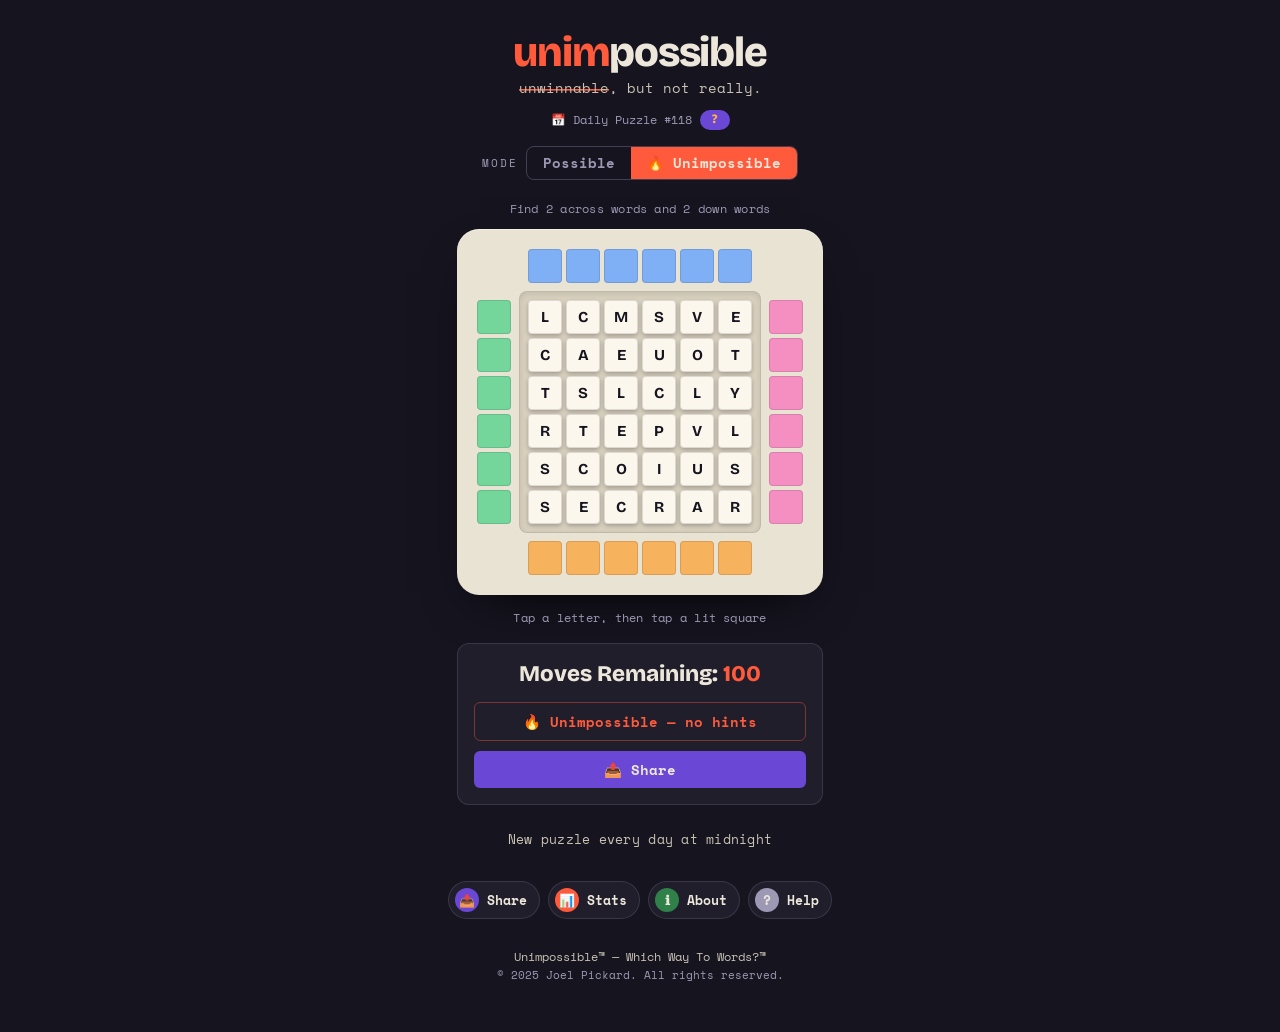
==== index.html @ 0f737c46 "Add files via upload" ====
<!DOCTYPE html>
<html lang="en">
<head>
<meta charset="UTF-8">
<meta name="viewport" content="width=device-width, initial-scale=1.0">
<title>Unimpossible — Daily Word Puzzle</title>
<meta name="description" content="Probably the hardest word puzzle in the whole wide world. A daily word puzzle by JTPgaming.">

<!-- PWA / installable web app -->
<link rel="manifest" href="manifest.json">
<meta name="theme-color" content="#16141F">
<link rel="icon" type="image/png" sizes="32x32" href="images/favicon-32.png">

<!-- iOS ignores the manifest for home-screen behaviour and needs its own tags -->
<link rel="apple-touch-icon" href="images/icon-180.png">
<meta name="apple-mobile-web-app-capable" content="yes">
<meta name="mobile-web-app-capable" content="yes">
<meta name="apple-mobile-web-app-status-bar-style" content="black-translucent">
<meta name="apple-mobile-web-app-title" content="Unimpossible">
<link rel="preconnect" href="https://fonts.googleapis.com">
<link rel="preconnect" href="https://fonts.gstatic.com" crossorigin>
<link href="https://fonts.googleapis.com/css2?family=Bricolage+Grotesque:opsz,wght@12..96,700;12..96,800&family=Space+Mono:wght@400;700&display=swap" rel="stylesheet">
<link rel="stylesheet" href="game/styles.css">
</head>
<body>

  <!-- header -->
  <h1 class="wordmark"><span class="c">unim</span><span class="bone">possible</span></h1>
  <div class="tagline"><span class="strike">unwinnable</span>, but not really.</div>
  <div class="puzzle-line">
    <span>&#128197;</span>
    <span id="dev-unlock">Daily Puzzle #<span id="puzzle-number">0</span></span>
    <button class="help-pill" id="help-pill" aria-label="How to play">?</button>
  </div>

  <!-- mode toggle -->
  <div class="mode-row">
    <span class="mode-label">Mode <span id="mode-lock">&#128274; locked</span></span>
    <div class="toggle" id="toggle-wrap">
      <button id="mode-possible">Possible</button>
      <button id="mode-unimpossible">&#128293; Unimpossible</button>
    </div>
  </div>

  <!-- what you're trying to do — sits above the board -->
  <div class="goal-line">Find 2 across words and 2 down words</div>

  <!-- board + panel share a column so the panel matches the board's width -->
  <div class="stack">

    <!-- board: top lane / [left | grid | right] / bottom lane -->
    <div class="board">
      <div class="lane-h" id="lane-top"></div>
      <div class="mid-row">
        <div class="lane-v" id="lane-left"></div>
        <div class="grid" id="grid"></div>
        <div class="lane-v" id="lane-right"></div>
      </div>
      <div class="lane-h" id="lane-bottom"></div>
    </div>

    <!-- inline instruction: teaches the tap mechanic in place -->
    <div class="how-line">Tap a letter, then tap a lit square</div>

    <!-- score panel -->
    <div class="panel">
      <div class="moves-line">Moves Remaining: <span class="c" id="score-value">100</span></div>
      <div id="middle-slot"></div>
      <button class="btn-panel-share rise" id="panel-share">&#128228; Share</button>
    </div>

  </div>

  <!-- daily note — sits above the pills so it reads as information, not boilerplate -->
  <div class="daily-note">New puzzle every day at midnight</div>

  <!-- footer -->
  <div class="footer">
    <button class="pill share rise" id="foot-share"><span class="badge">&#128228;</span>Share</button>
    <button class="pill stats rise" id="foot-stats"><span class="badge">&#128202;</span>Stats</button>
    <button class="pill about rise" id="foot-about"><span class="badge">&#8505;</span>About</button>
    <button class="pill help rise" id="foot-help"><span class="badge">?</span>Help</button>
  </div>

  <!-- page footer / copyright -->
  <footer class="page-footer">
    <div class="footer-mark">Unimpossible&trade; &mdash; Which Way To Words?&trade;</div>
    <div class="footer-copy">&copy; 2025 Joel Pickard. All rights reserved.</div>
  </footer>

  <!-- dev panel — hidden until unlocked by 3 quick taps on "Daily Puzzle" -->
  <button class="dev-toggle" id="dev-toggle" hidden>&#128295; Dev Panel</button>
  <div class="dev-panel" id="dev-panel">
    <button id="dev-new">New Test Puzzle</button>
    <button id="dev-answers">Show Answers</button>
    <button id="dev-test">Test 20 (win + trap-free)</button>
    <div id="dev-answers-out"></div>
    <div id="dev-result"></div>
  </div>

  <!-- modal containers -->
  <div class="overlay" id="modal-overlay"></div>
  <div class="endgame" id="endgame"></div>

  <script src="game/game.js"></script>
  <script src="game/dev.js"></script>

  <!-- register the service worker (enables offline play + installability) -->
  <script>
    if ('serviceWorker' in navigator) {
      window.addEventListener('load', function () {
        navigator.serviceWorker.register('sw.js').catch(function () { /* non-fatal */ });
      });
    }
  </script>

  <!-- Cloudflare Web Analytics (privacy-friendly, no cookies, no consent banner).
       REPLACE the token below with your real one from the Cloudflare dashboard:
       Analytics & Logs > Web Analytics > Add a site > copy the "token" value.
       Until the real token is in, this line does nothing (safe to deploy). -->
  <script defer src="https://static.cloudflareinsights.com/beacon.min.js"
          data-cf-beacon='{"token": "REPLACE_WITH_YOUR_CLOUDFLARE_TOKEN"}'></script>
</body>
</html>
---- game/styles.css ----
/* ============================================================================
   UNIMPOSSIBLE — styles
   Brand: dark aubergine chrome, light bone play surface, ivory tiles.
   Fonts: Bricolage Grotesque (wordmark + letter tiles), Space Mono (UI text).
   ============================================================================ */

:root {
  --ink: #16141F;
  --ink-soft: #211E2C;
  --bone: #ECE7DA;
  --bone-dim: #C9C3B4;
  --coral: #FF5A3C;
  --lav: #9D99B5;
  --board: #E9E3D4;
  --well: #DAD2BF;
  --ivory: #FBF7EC;
  --green: #2F8049;
  --green-text: #7FD79A;
  --green-dim: #256B3B;
  --purple: #6A47D4;
  --crt-green: #1A5C42;
  --crt-amber: #FFC44D;
  --font-mark: 'Bricolage Grotesque', system-ui, sans-serif;
  --font-mono: 'Space Mono', ui-monospace, monospace;
}

* { margin: 0; padding: 0; box-sizing: border-box; }
html { -webkit-font-smoothing: antialiased; text-rendering: optimizeLegibility; }

body {
  background: var(--ink);
  color: var(--bone);
  font-family: var(--font-mono);
  min-height: 100vh;
  display: flex;
  flex-direction: column;
  align-items: center;
  padding: 32px 16px 48px;
}

/* ---- JTPgaming house style: hover rise on every button ------------------- */
.rise { transition: transform 0.15s ease, background 0.15s ease; }
.rise:hover:not(:disabled) { transform: translateY(-2px); }
.rise:active:not(:disabled) { transform: translateY(0); }
button { font-family: var(--font-mono); cursor: pointer; }
button:disabled { cursor: not-allowed; }

/* ---- header ------------------------------------------------------------- */
.wordmark {
  font-family: var(--font-mark);
  font-weight: 800;
  font-size: 2.6rem;
  letter-spacing: -0.03em;
  line-height: 1;
  margin-bottom: 4px;
}
.wordmark .c { color: var(--coral); }
.wordmark .bone { color: var(--bone); }

.tagline {
  font-size: 0.85rem;
  color: var(--bone-dim);
  margin-bottom: 12px;
}
/* The strike is drawn manually (not text-decoration) so its thickness and
   height can be controlled. Thickness is in em so it SCALES with the text —
   a fixed px line becomes overwhelming at small sizes and swallows the word. */
.strike {
  color: var(--bone-dim);
  background-image: linear-gradient(var(--coral), var(--coral));
  background-size: 100% 0.12em;
  background-position: 0 62%;
  background-repeat: no-repeat;
}

.puzzle-line {
  display: flex;
  align-items: center;
  gap: 8px;
  font-size: 0.72rem;
  color: var(--lav);
  margin-bottom: 16px;
}
.help-pill {
  background: var(--purple);
  color: #FFB347;
  border: none;
  border-radius: 999px;
  width: 30px;
  height: 20px;
  font-family: var(--font-mark);
  font-weight: 800;
  font-size: 0.8rem;
  line-height: 1;
  padding: 0;
  display: inline-flex;
  align-items: center;
  justify-content: center;
  transition: transform 0.15s ease;
}
.help-pill:hover { transform: scale(1.12); }
.help-pill:active { transform: scale(1.05); }

/* ---- mode toggle -------------------------------------------------------- */
.mode-row {
  display: flex;
  align-items: center;
  gap: 8px;
  margin-bottom: 20px;
}
.mode-label {
  font-size: 0.68rem;
  letter-spacing: 0.18em;
  text-transform: uppercase;
  color: var(--lav);
}
#mode-lock { text-transform: none; color: var(--bone-dim); }
.toggle {
  display: inline-flex;
  border-radius: 8px;
  overflow: hidden;
  border: 1px solid rgba(157,153,181,0.33);
}
.toggle.locked { opacity: 0.6; }
.toggle button {
  padding: 6px 16px;
  font-size: 0.85rem;
  font-weight: 600;
  background: transparent;
  color: var(--lav);
  border: none;
  white-space: nowrap;
  transition: background 0.15s, color 0.15s;
}
#mode-possible.active { background: var(--green); color: var(--bone); }
#mode-unimpossible.active { background: var(--coral); color: var(--bone); }

/* ---- board -------------------------------------------------------------- */
.board {
  background: var(--board);
  padding: 20px;
  border-radius: 22px;
  box-shadow: 0 20px 50px -24px #000, inset 0 1px 0 rgba(255,255,255,0.4);
  display: flex;
  flex-direction: column;
  align-items: center;
  gap: 8px;
}
.lane-row { display: flex; gap: 4px; }
.mid-row { display: flex; align-items: flex-start; gap: 8px; }

/* lanes */
.lane-h { display: flex; gap: 4px; }
.lane-v { display: flex; flex-direction: column; gap: 4px; padding-top: 9px; }
.slot, .cell, .grid-tile, .lane-letter, .ghost, .cell.empty {
  width: 34px; height: 34px;
  display: flex; align-items: center; justify-content: center;
  font-weight: 700; font-size: 0.95rem;
}
.slot { font-family: var(--font-mark); }
.lane-letter { width: 100%; height: 100%; }

/* grid */
.grid {
  display: grid;
  grid-template-columns: repeat(6, 34px);
  grid-template-rows: repeat(6, 34px);
  gap: 4px;
  padding: 8px;
  background: var(--well);
  border: 1px solid rgba(22,20,31,0.13);
  border-radius: 8px;
  box-shadow: inset 0 2px 6px rgba(22,20,31,0.12);
}
.cell { position: relative; border-radius: 4px; }
.cell.empty { border: 1px solid rgba(22,20,31,0.12); background: rgba(22,20,31,0.04); }
.grid-tile {
  width: 100%; height: 100%;
  border-radius: 4px;
  cursor: grab;
}
.grid-tile:active { cursor: grabbing; }
.ghost {
  width: 100%; height: 100%;
  font-family: var(--font-mark);   /* match the real tiles, not the default font */
  color: rgba(22,20,31,0.28);
  border: 1px solid rgba(22,20,31,0.10);
  border-radius: 4px;
}
/* countdown tiles: old-computer-terminal theme (matches the Directionary
   countdown) — deep green face, amber letters, so the finished board is
   unmistakably a different state from an active game */
.countdown-tile {
  width: 100%;
  height: 100%;
  display: flex;
  align-items: center;
  justify-content: center;
  background: var(--crt-green);
  color: var(--crt-amber);
  font-family: var(--font-mark);
  font-weight: 800;
  border-radius: 4px;
  box-shadow: 0 2px 4px rgba(22,20,31,0.28);
  text-shadow: 0 0 6px rgba(255,176,0,0.45);
}

.grid-pulse { animation: pulse 1s ease-in-out infinite; }
@keyframes pulse { 0%,100% { opacity: 1; } 50% { opacity: 0.6; } }

/* valid tap destinations: gentle breathing so they read as "alive and waiting" */
.target-pulse { animation: target-breathe 1.2s ease-in-out infinite; }
@keyframes target-breathe { 0%,100% { opacity: 1; } 50% { opacity: 0.72; } }
.slot { transition: transform 0.12s ease, background 0.12s ease; }

/* ---- score panel -------------------------------------------------------- */
/* board + panel column: the board sets the width, the panel stretches to match */
.stack {
  display: flex;
  flex-direction: column;
  align-items: stretch;
}

/* inline instruction between the board and the panel.
   width:0 + min-width:100% is the trick that stops this long line from
   *setting* the column width — it takes the board's width and wraps inside it,
   instead of stretching the board and panel out to fit one long line. */
.how-line {
  width: 0;
  min-width: 100%;
  margin-top: 14px;
  text-align: center;
  font-size: 0.74rem;
  color: var(--lav);
  letter-spacing: 0.02em;
  line-height: 1.5;
}

/* goal line: what you're trying to do, above the board. Sits in normal page
   flow (outside .stack) so it centres on the page without stretching anything. */
.goal-line {
  max-width: 340px;
  margin: 0 auto 12px;
  text-align: center;
  font-size: 0.74rem;
  color: var(--lav);
  letter-spacing: 0.02em;
  line-height: 1.5;
}

.panel {
  width: 100%;
  background: var(--ink-soft);
  border: 1px solid rgba(157,153,181,0.2);
  border-radius: 12px;
  padding: 16px;
  margin-top: 16px;
}
.moves-line {
  text-align: center;
  font-family: var(--font-mark);
  font-weight: 800;
  font-size: 1.4rem;
  margin-bottom: 12px;
  position: relative;   /* anchor for the +6 refund popup */
}
.moves-line .c { color: var(--coral); }
/* "+6" celebration that floats up and fades when a word is completed */
.refund-pop {
  position: absolute;
  left: 50%;
  top: -4px;
  transform: translateX(-50%);
  color: var(--green-text);
  font-family: var(--font-mark);
  font-weight: 800;
  font-size: 1.1rem;
  pointer-events: none;
  animation: refund-float 1.4s ease-out forwards;
}
@keyframes refund-float {
  0%   { opacity: 0; transform: translate(-50%, 4px); }
  15%  { opacity: 1; transform: translate(-50%, -2px); }
  70%  { opacity: 1; transform: translate(-50%, -14px); }
  100% { opacity: 0; transform: translate(-50%, -26px); }
}
#middle-slot {
  min-height: 44px;
  display: flex;
  align-items: center;
  margin-bottom: 8px;
}
/* Button and note sit side by side on one line. The panel is now board-width
   (334px desktop / 302px mobile inner) and the pair needs ~243px, so it fits
   with ~20% to spare. Both are nowrap so the panel height can never change. */
.hint-row {
  display: flex;
  flex-direction: row;
  align-items: center;
  justify-content: center;
  gap: 8px;
  width: 100%;
}
.btn-hint {
  background: var(--green);
  color: var(--bone);
  border: none;
  border-radius: 6px;
  padding: 8px 10px;
  font-size: 0.85rem;
  white-space: nowrap;
  flex: 0 0 auto;
}
.btn-hint.is-disabled { background: rgba(157,153,181,0.2); color: var(--bone-dim); }
.hint-note { font-size: 0.68rem; color: var(--green-text); white-space: nowrap; flex: 0 0 auto; }
.hardest-banner {
  width: 100%;
  text-align: center;
  color: var(--coral);
  border: 1px solid rgba(255,90,60,0.4);
  border-radius: 6px;
  padding: 8px 12px;
  font-size: 0.9rem;
  font-weight: 700;
  white-space: nowrap;
}
.btn-panel-share {
  width: 100%;
  background: var(--purple);
  color: var(--bone);
  border: none;
  border-radius: 6px;
  padding: 8px 12px;
  font-size: 0.9rem;
  font-weight: 700;
}

/* ---- footer ------------------------------------------------------------- */
.footer {
  display: flex;
  flex-wrap: wrap;
  justify-content: center;
  gap: 8px;
  margin-top: 32px;
}
.pill {
  display: flex;
  align-items: center;
  gap: 8px;
  background: var(--ink-soft);
  border: 1px solid rgba(157,153,181,0.2);
  border-radius: 999px;
  padding: 6px 12px 6px 6px;
  font-weight: 700;
  font-size: 0.82rem;
  color: var(--bone);
}
.pill .badge {
  width: 24px; height: 24px;
  display: flex; align-items: center; justify-content: center;
  border-radius: 999px;
  color: var(--bone);
  font-size: 0.8rem;
}
.pill.share .badge { background: var(--purple); }
.pill.stats .badge { background: var(--coral); }
.pill.about .badge { background: var(--green); }
.pill.help .badge { background: var(--lav); }

/* daily note — above the pills, given weight so it reads as real information */
.daily-note {
  margin-top: 24px;
  font-size: 0.82rem;
  color: var(--bone-dim);
  letter-spacing: 0.02em;
}

/* page footer / copyright */
.page-footer {
  margin-top: 28px;
  text-align: center;
  line-height: 1.6;
}
.footer-mark {
  font-size: 0.75rem;
  color: var(--bone-dim);
}
.footer-copy {
  font-size: 0.7rem;
  color: var(--lav);
}

/* ---- modals ------------------------------------------------------------- */
.overlay, .endgame {
  position: fixed;
  inset: 0;
  background: rgba(0,0,0,0.7);
  display: none;
  align-items: center;
  justify-content: center;
  padding: 16px;
  z-index: 50;
}
.modal {
  position: relative;
  background: var(--ink-soft);
  border: 1px solid rgba(157,153,181,0.33);
  border-radius: 14px;
  padding: 24px;
  max-width: 440px;
  width: 100%;
  max-height: 85vh;
  overflow-y: auto;
  color: var(--bone);
}
.modal.win { border-color: var(--coral); text-align: center; max-width: 400px; }
.modal.loss { border-color: rgba(157,153,181,0.4); text-align: center; max-width: 400px; }
.modal p { font-size: 0.9rem; color: var(--bone-dim); margin-bottom: 12px; line-height: 1.5; }
.modal p .g { color: var(--green); }
.modal p .c { color: var(--coral); }
.modal-title {
  font-family: var(--font-mark);
  font-weight: 800;
  font-size: 1.4rem;
  color: var(--coral);
  margin-bottom: 12px;
}
/* section headers inside the rules modal */
.rules-h {
  font-family: var(--font-mark);
  font-weight: 800;
  font-size: 0.95rem;
  color: var(--bone);
  margin: 18px 0 6px;
  letter-spacing: 0.02em;
}
.modal-x {
  position: absolute;
  top: 12px; right: 12px;
  width: 32px; height: 32px;
  border-radius: 999px;
  background: var(--bone);
  color: var(--ink);
  border: none;
  font-size: 1.1rem;
  font-weight: 700;
  display: flex; align-items: center; justify-content: center;
  line-height: 1;
}
.modal-x:hover { background: var(--bone-dim); }
.modal-foot { margin-top: 20px; text-align: center; }
.btn-gotit, .btn-share {
  background: var(--coral);
  color: var(--bone);
  border: none;
  border-radius: 8px;
  padding: 10px 24px;
  font-weight: 700;
  font-size: 0.9rem;
}
.btn-share { padding: 12px 24px; }
.muted { color: var(--lav); font-size: 0.85rem; }
.muted.small { font-size: 0.72rem; margin-top: 8px; }

.wordmark-sm {
  font-family: var(--font-mark);
  font-weight: 800;
  font-size: 1.6rem;
  margin-bottom: 4px;
}
.wordmark-sm .c { color: var(--coral); }

/* about contact + email image */
.contact { margin: 16px 0 8px; }
.contact-label {
  font-size: 0.75rem;
  letter-spacing: 0.1em;
  text-transform: uppercase;
  color: var(--lav);
  margin-bottom: 8px;
}
.email-img { max-width: 100%; height: auto; border-radius: 6px; display: block; }

/* stats */
.stats-grid {
  display: grid;
  grid-template-columns: repeat(3, 1fr);
  gap: 10px;
  margin-bottom: 12px;
}
.stat {
  background: var(--ink);
  border: 1px solid rgba(157,153,181,0.2);
  border-radius: 8px;
  padding: 12px 6px;
  text-align: center;
}
.stat-num { font-family: var(--font-mark); font-weight: 800; font-size: 1.5rem; color: var(--bone); }
.stat-lbl { font-size: 0.62rem; color: var(--lav); text-transform: uppercase; letter-spacing: 0.05em; }

/* share */
.share-preview {
  background: var(--ink);
  border: 1px solid rgba(157,153,181,0.2);
  border-radius: 8px;
  padding: 16px;
  text-align: center;
  font-size: 0.9rem;
  line-height: 1.5;
  color: var(--bone);
  margin-bottom: 16px;
}
.share-actions { text-align: center; }
.btn-copy {
  background: var(--purple);
  color: var(--bone);
  border: none;
  border-radius: 8px;
  padding: 10px 24px;
  font-weight: 700;
  font-size: 0.9rem;
}
.btn-copy.copied { background: var(--green); }

/* win/loss internals */
.big-emoji { font-size: 3.5rem; margin-bottom: 12px; }
.win-title { font-family: var(--font-mark); font-weight: 800; font-size: 1.5rem; margin-bottom: 8px; }
.win-title .c { color: var(--coral); }
.final { margin: 8px 0; }
.final .big { font-family: var(--font-mark); font-weight: 800; font-size: 1.6rem; }
.answer {
  background: var(--ink);
  border-radius: 8px;
  padding: 12px;
  margin: 16px 0;
  font-size: 0.9rem;
  line-height: 1.6;
}

/* ---- dev panel ---------------------------------------------------------- */
.dev-toggle[hidden] { display: none !important; }
.dev-toggle {
  margin-top: 16px;
  background: var(--ink-soft);
  color: var(--lav);
  border: 1px solid rgba(157,153,181,0.27);
  border-radius: 6px;
  padding: 4px 8px;
  font-size: 0.72rem;
}
.dev-panel { margin-top: 8px; text-align: center; display: none; }
.dev-panel.open { display: block; }
.dev-panel button {
  background: var(--ink-soft);
  color: var(--bone);
  border: 1px solid rgba(157,153,181,0.27);
  border-radius: 6px;
  padding: 6px 10px;
  font-size: 0.72rem;
  margin: 2px;
}
#dev-result { font-size: 0.7rem; color: var(--green-text); margin-top: 8px; white-space: pre-line; }
#dev-answers-out {
  font-size: 0.78rem;
  margin-top: 8px;
  line-height: 1.7;
  letter-spacing: 0.04em;
}

@media (max-width: 420px) {
  .slot, .cell, .grid-tile, .lane-letter, .ghost, .cell.empty { width: 30px; height: 30px; font-size: 0.85rem; }
  .grid { grid-template-columns: repeat(6, 30px); grid-template-rows: repeat(6, 30px); }
  .wordmark { font-size: 2.1rem; }
  /* keep the tagline legible — the struck word gets illegible if this shrinks */
  .tagline { font-size: 0.82rem; }
  /* keep both toggle halves on a single line */
  .toggle button { padding: 6px 10px; font-size: 0.78rem; }
  .mode-label { font-size: 0.6rem; letter-spacing: 0.12em; }
}
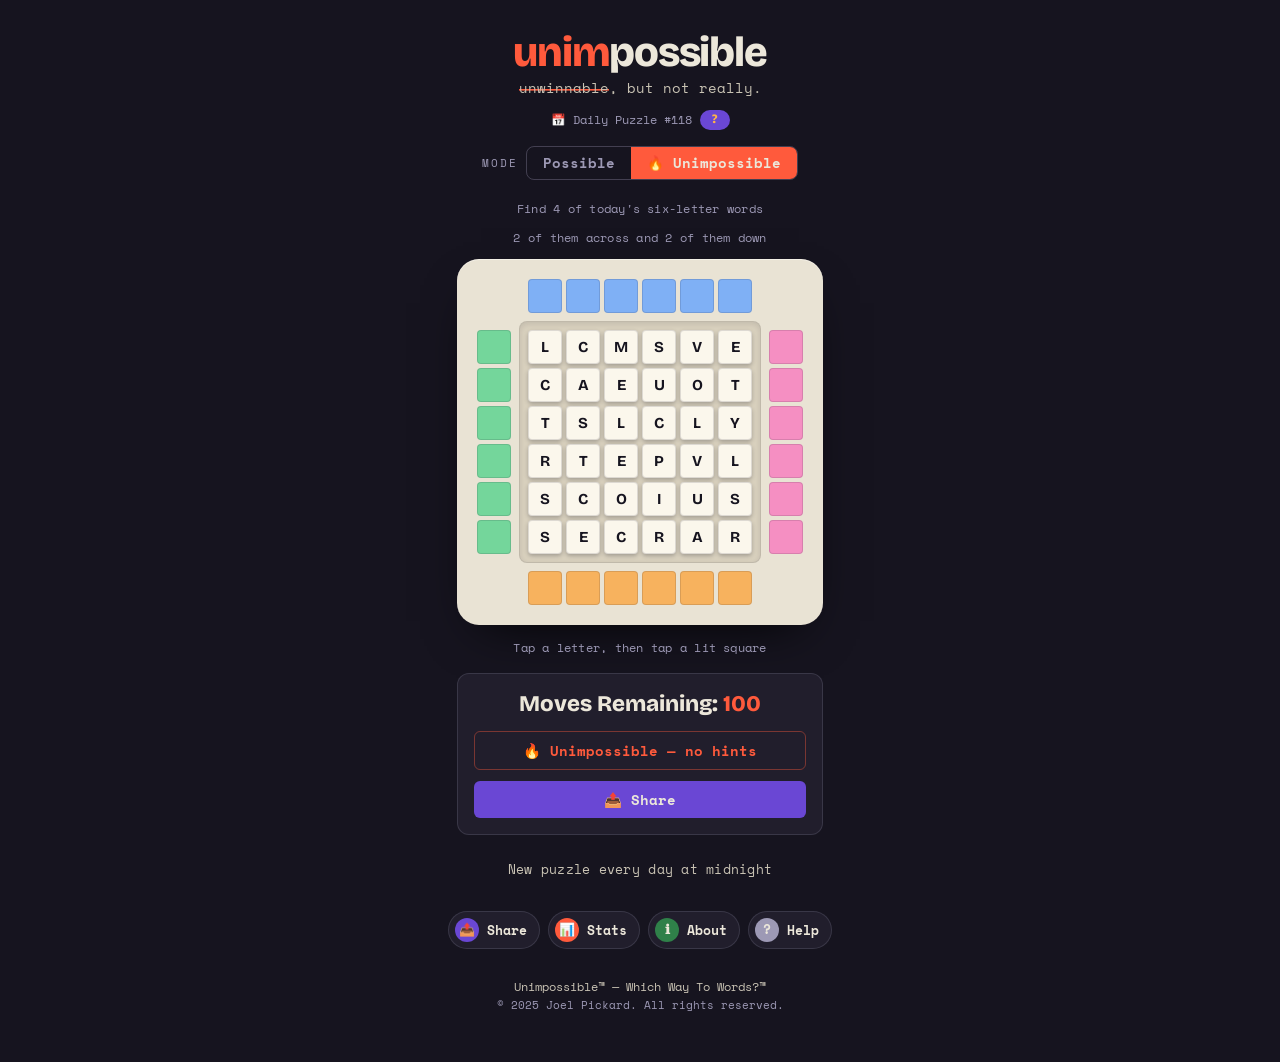
==== commit 7d89d6b3: "Update index.html" ====
--- a/index.html
+++ b/index.html
@@ -4,7 +4,7 @@
 <meta charset="UTF-8">
 <meta name="viewport" content="width=device-width, initial-scale=1.0">
 <title>Unimpossible — Daily Word Puzzle</title>
-<meta name="description" content="Probably the hardest word puzzle in the whole wide world. A daily word puzzle by JTPgaming.">
+<meta name="description" content="Probably the hardest word puzzle in the whole wide world. A daily word game from the creator of Directionary.">
 
 <!-- PWA / installable web app -->
 <link rel="manifest" href="manifest.json">
@@ -43,7 +43,8 @@
   </div>
 
   <!-- what you're trying to do — sits above the board -->
-  <div class="goal-line">Find 2 across words and 2 down words</div>
+  <div class="goal-line goal-main">Find 4 of today's six-letter words</div>
+  <div class="goal-line goal-sub">2 of them across and 2 of them down</div>
 
   <!-- board + panel share a column so the panel matches the board's width -->
   <div class="stack">
@@ -114,11 +115,14 @@
     }
   </script>
 
-  <!-- Cloudflare Web Analytics (privacy-friendly, no cookies, no consent banner).
-       REPLACE the token below with your real one from the Cloudflare dashboard:
-       Analytics & Logs > Web Analytics > Add a site > copy the "token" value.
-       Until the real token is in, this line does nothing (safe to deploy). -->
-  <script defer src="https://static.cloudflareinsights.com/beacon.min.js"
-          data-cf-beacon='{"token": "REPLACE_WITH_YOUR_CLOUDFLARE_TOKEN"}'></script>
+  <!-- Google Analytics 4 (property: Unimpossible). Separate GA4 property from
+       Directionary, so both show under one account without commingling data. -->
+  <script async src="https://www.googletagmanager.com/gtag/js?id=G-T3J0FS7D3Q"></script>
+  <script>
+    window.dataLayer = window.dataLayer || [];
+    function gtag(){dataLayer.push(arguments);}
+    gtag('js', new Date());
+    gtag('config', 'G-T3J0FS7D3Q');
+  </script>
 </body>
 </html>
--- a/game/styles.css
+++ b/game/styles.css
@@ -152,6 +152,17 @@
 /* lanes */
 .lane-h { display: flex; gap: 4px; }
 .lane-v { display: flex; flex-direction: column; gap: 4px; padding-top: 9px; }
+/* "no" head-shake for a completed-but-wrong word (Possible mode). Side to side
+   = human "no". Starts from centre (half swing) then full ±4px swings, home. */
+.shake-no { animation: shake-no 350ms ease-in-out; }
+@keyframes shake-no {
+  0%   { transform: translateX(0); }
+  20%  { transform: translateX(-4px); }
+  40%  { transform: translateX(4px); }
+  60%  { transform: translateX(-4px); }
+  80%  { transform: translateX(4px); }
+  100% { transform: translateX(0); }
+}
 .slot, .cell, .grid-tile, .lane-letter, .ghost, .cell.empty {
   width: 34px; height: 34px;
   display: flex; align-items: center; justify-content: center;
@@ -287,7 +298,9 @@
 #middle-slot {
   min-height: 44px;
   display: flex;
-  align-items: center;
+  flex-direction: column;
+  align-items: center;
+  justify-content: center;
   margin-bottom: 8px;
 }
 /* Button and note sit side by side on one line. The panel is now board-width
@@ -313,6 +326,16 @@
 }
 .btn-hint.is-disabled { background: rgba(157,153,181,0.2); color: var(--bone-dim); }
 .hint-note { font-size: 0.68rem; color: var(--green-text); white-space: nowrap; flex: 0 0 auto; }
+.hint-msg {
+  width: 100%;
+  text-align: center;
+  color: var(--coral);
+  font-size: 0.82rem;
+  font-weight: 700;
+  line-height: 1.35;
+  margin-top: 8px;
+  white-space: normal;
+}
 .hardest-banner {
   width: 100%;
   text-align: center;
@@ -417,6 +440,8 @@
 .modal.loss { border-color: rgba(157,153,181,0.4); text-align: center; max-width: 400px; }
 .modal p { font-size: 0.9rem; color: var(--bone-dim); margin-bottom: 12px; line-height: 1.5; }
 .modal p .g { color: var(--green); }
+.modal a { color: var(--coral); font-weight: 700; text-decoration: none; }
+.modal a:hover { text-decoration: underline; }
 .modal p .c { color: var(--coral); }
 .modal-title {
   font-family: var(--font-mark);
